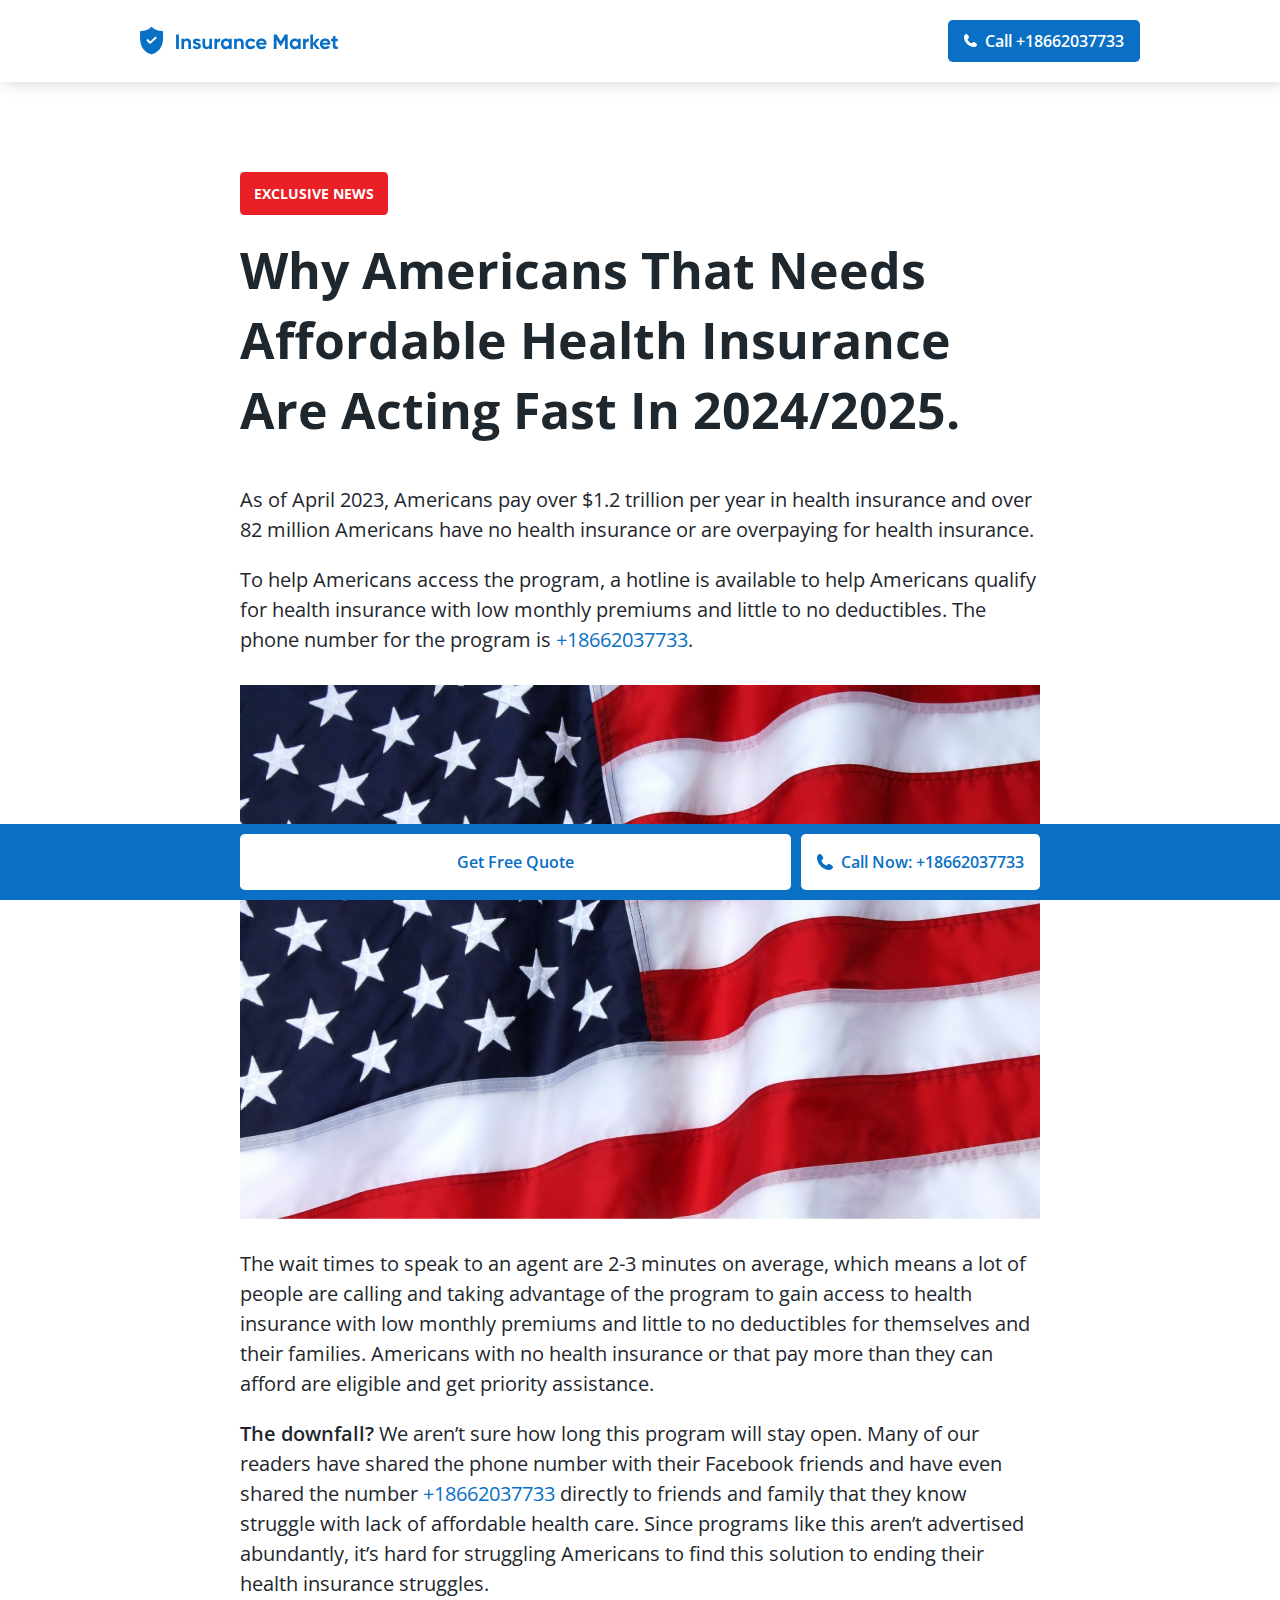
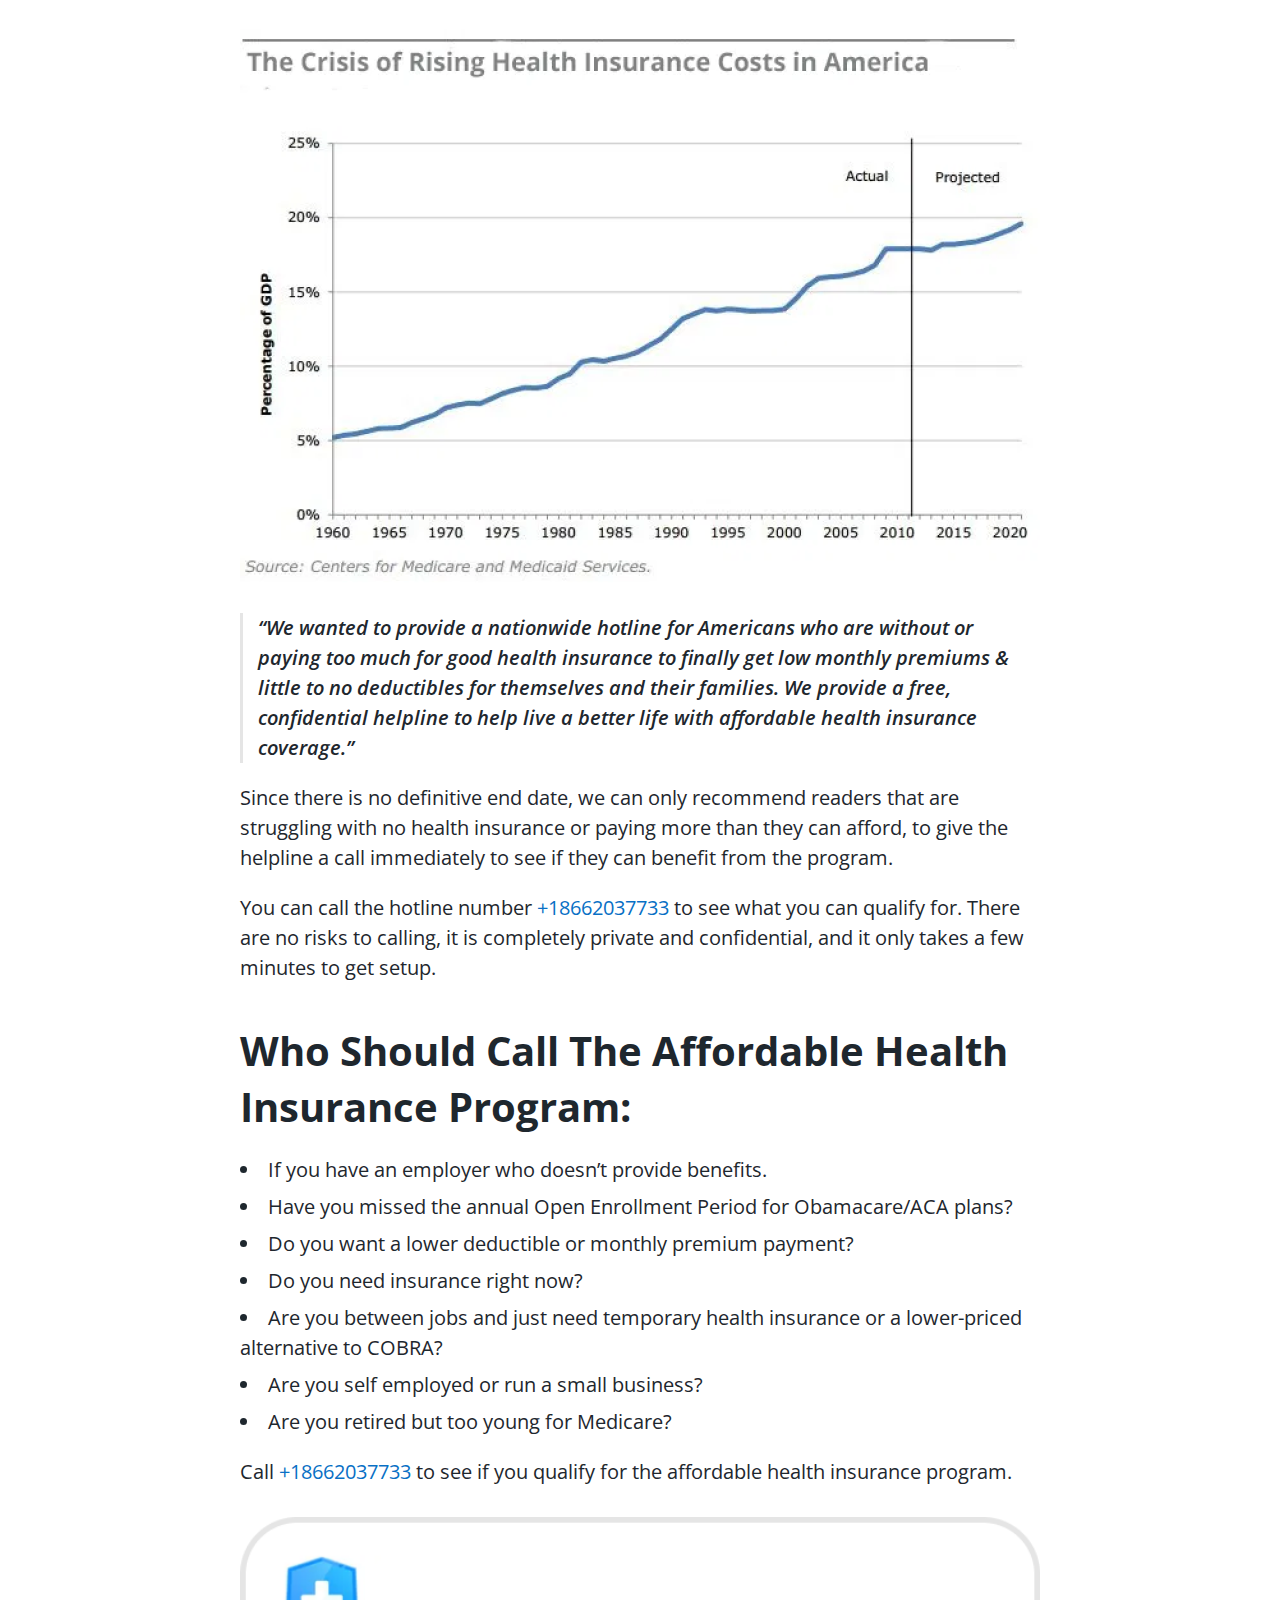
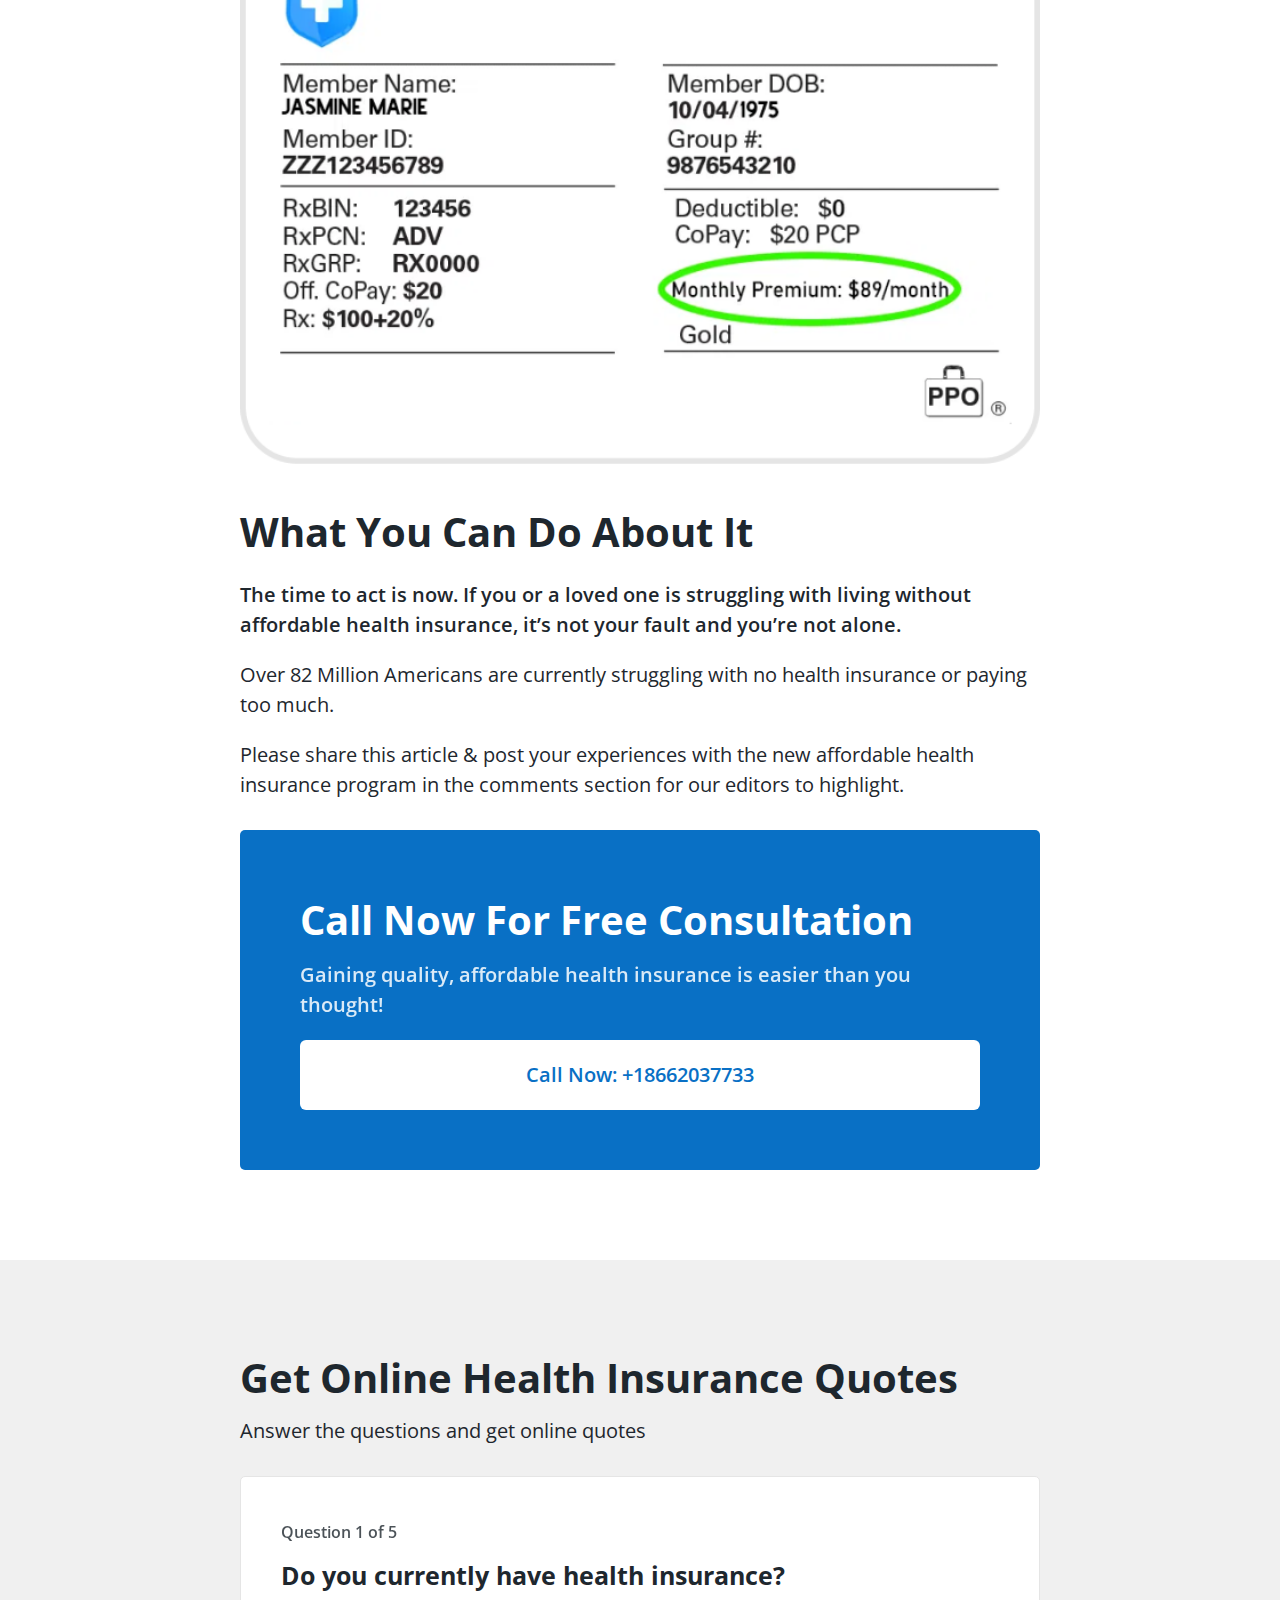
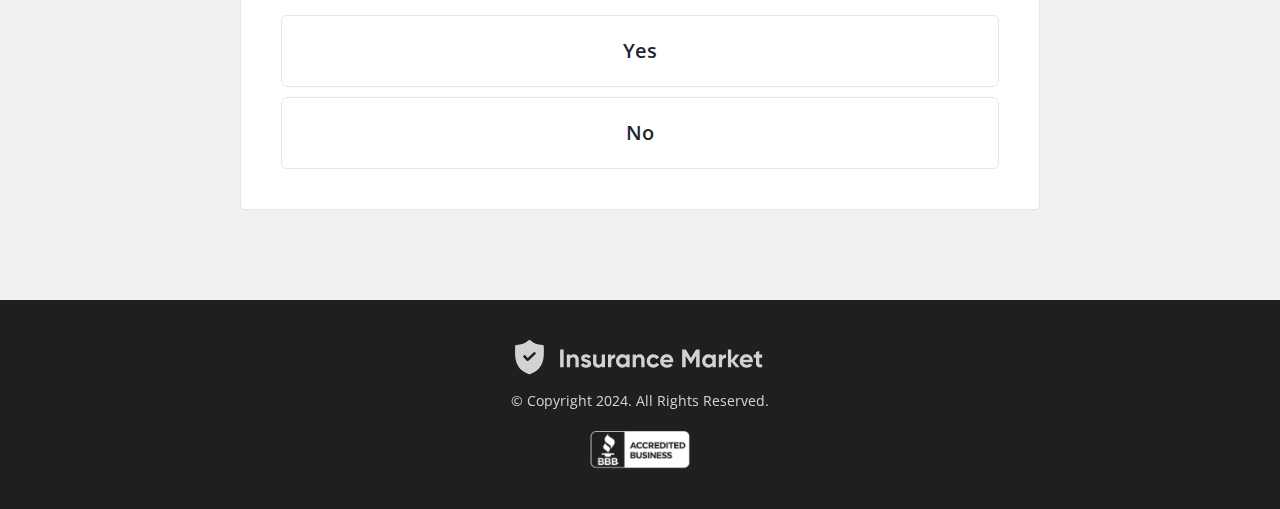
==== new-health-insurance-program-2020/index.html @ 533d74bc "Add files via upload" ====
<!DOCTYPE html>
<html lang="en">

<head>
    <meta charset="UTF-8">
    <meta name="viewport" content="width=device-width, initial-scale=1.0">
    <title>Affordable Health Insurance</title>
    <link rel="icon" href="../assets/images/favicon.ico" type="image/x-icon">
    <link rel="shortcut icon" href="../assets/images/favicon.ico" type="image/x-icon">
    <link rel="stylesheet" href="../assets/css/normalize.css">
    <link href="https://fonts.googleapis.com/css2?family=Open+Sans:ital,wght@0,400;0,600;0,700;1,600&display=swap" rel="stylesheet">
    <link rel="stylesheet" href="../assets/css/new-health-insurance-program-2020/main.css">
    <link rel="stylesheet" href="../assets/css/new-health-insurance-program-2020/mq.css">
</head>

<body>
    <header>
        <div class="box" style="max-width:1100px;">
            <svg viewBox="0 0 137 19" fill="none" xmlns="http://www.w3.org/2000/svg">
                <path class="shield" d="M15.7815 4.83269C15.7591 4.33876 15.7591 3.86728 15.7591 3.39579C15.7591 3.01412 15.4672 2.72225 15.0855 2.72225C12.2791 2.72225 10.1462 1.91399 8.37251 0.185225C8.10309 -0.0617417 7.69896 -0.0617417 7.42955 0.185225C5.65587 1.91399 3.52298 2.72225 0.716539 2.72225C0.334864 2.72225 0.0429937 3.01412 0.0429937 3.39579C0.0429937 3.86728 0.0429937 4.33876 0.0205421 4.83269C-0.069264 9.54751 -0.203973 16.0135 7.67651 18.7302L7.90103 18.7751L8.12554 18.7302C15.9836 16.0135 15.8713 9.56996 15.7815 4.83269ZM7.36219 11.3661C7.22748 11.4783 7.07032 11.5457 6.89071 11.5457H6.86826C6.68864 11.5457 6.50903 11.4559 6.39677 11.3212L4.30878 9.00867L5.3191 8.11061L6.95806 9.92919L10.5952 6.47165L11.5157 7.45952L7.36219 11.3661Z" fill="#0970C5"/>
                <path class="brand-name" d="M24.7113 5.2H26.6433V15H24.7113V5.2ZM32.2654 7.804C33.0307 7.804 33.6607 8.06067 34.1554 8.574C34.6594 9.08733 34.9114 9.79667 34.9114 10.702V15H33.1054V10.926C33.1054 10.4593 32.9794 10.1047 32.7274 9.862C32.4754 9.61 32.1394 9.484 31.7194 9.484C31.2527 9.484 30.8794 9.62867 30.5994 9.918C30.3194 10.2073 30.1794 10.6413 30.1794 11.22V15H28.3734V8H30.1794V8.784C30.618 8.13067 31.3134 7.804 32.2654 7.804ZM38.1194 9.988C38.1194 10.1747 38.2408 10.3287 38.4834 10.45C38.7354 10.562 39.0388 10.6647 39.3934 10.758C39.7481 10.842 40.1028 10.954 40.4574 11.094C40.8121 11.2247 41.1108 11.4487 41.3534 11.766C41.6054 12.0833 41.7314 12.48 41.7314 12.956C41.7314 13.6747 41.4608 14.23 40.9194 14.622C40.3874 15.0047 39.7201 15.196 38.9174 15.196C37.4801 15.196 36.5001 14.6407 35.9774 13.53L37.5454 12.648C37.7508 13.2547 38.2081 13.558 38.9174 13.558C39.5614 13.558 39.8834 13.3573 39.8834 12.956C39.8834 12.7693 39.7574 12.62 39.5054 12.508C39.2628 12.3867 38.9641 12.2793 38.6094 12.186C38.2548 12.0927 37.9001 11.976 37.5454 11.836C37.1908 11.696 36.8874 11.4767 36.6354 11.178C36.3928 10.87 36.2714 10.4873 36.2714 10.03C36.2714 9.33933 36.5234 8.798 37.0274 8.406C37.5408 8.00467 38.1754 7.804 38.9314 7.804C39.5008 7.804 40.0188 7.93467 40.4854 8.196C40.9521 8.448 41.3208 8.812 41.5914 9.288L40.0514 10.128C39.8274 9.652 39.4541 9.414 38.9314 9.414C38.6981 9.414 38.5021 9.46533 38.3434 9.568C38.1941 9.67067 38.1194 9.81067 38.1194 9.988ZM47.5129 8H49.3189V15H47.5129V14.216C47.0742 14.8693 46.3789 15.196 45.4269 15.196C44.6616 15.196 44.0269 14.9393 43.5229 14.426C43.0282 13.9127 42.7809 13.2033 42.7809 12.298V8H44.5869V12.074C44.5869 12.5407 44.7129 12.9 44.9649 13.152C45.2169 13.3947 45.5529 13.516 45.9729 13.516C46.4396 13.516 46.8129 13.3713 47.0929 13.082C47.3729 12.7927 47.5129 12.3587 47.5129 11.78V8ZM52.779 9.204C52.947 8.756 53.2223 8.42 53.605 8.196C53.997 7.972 54.431 7.86 54.907 7.86V9.876C54.3563 9.81067 53.8616 9.92267 53.423 10.212C52.9936 10.5013 52.779 10.982 52.779 11.654V15H50.973V8H52.779V9.204ZM61.0234 8H62.8294V15H61.0234V14.174C60.4821 14.8553 59.7214 15.196 58.7414 15.196C57.8081 15.196 57.0054 14.8413 56.3334 14.132C55.6708 13.4133 55.3394 12.536 55.3394 11.5C55.3394 10.464 55.6708 9.59133 56.3334 8.882C57.0054 8.16333 57.8081 7.804 58.7414 7.804C59.7214 7.804 60.4821 8.14467 61.0234 8.826V8ZM57.6914 12.928C58.0554 13.292 58.5174 13.474 59.0774 13.474C59.6374 13.474 60.0994 13.292 60.4634 12.928C60.8368 12.5547 61.0234 12.0787 61.0234 11.5C61.0234 10.9213 60.8368 10.45 60.4634 10.086C60.0994 9.71267 59.6374 9.526 59.0774 9.526C58.5174 9.526 58.0554 9.71267 57.6914 10.086C57.3274 10.45 57.1454 10.9213 57.1454 11.5C57.1454 12.0787 57.3274 12.5547 57.6914 12.928ZM68.3591 7.804C69.1244 7.804 69.7544 8.06067 70.2491 8.574C70.7531 9.08733 71.0051 9.79667 71.0051 10.702V15H69.1991V10.926C69.1991 10.4593 69.0731 10.1047 68.8211 9.862C68.5691 9.61 68.2331 9.484 67.8131 9.484C67.3464 9.484 66.9731 9.62867 66.6931 9.918C66.4131 10.2073 66.2731 10.6413 66.2731 11.22V15H64.4671V8H66.2731V8.784C66.7118 8.13067 67.4071 7.804 68.3591 7.804ZM75.8792 15.196C74.8245 15.196 73.9425 14.8413 73.2332 14.132C72.5332 13.4227 72.1832 12.5453 72.1832 11.5C72.1832 10.4547 72.5332 9.57733 73.2332 8.868C73.9425 8.15867 74.8245 7.804 75.8792 7.804C76.5605 7.804 77.1812 7.96733 77.7412 8.294C78.3012 8.62067 78.7259 9.05933 79.0152 9.61L77.4612 10.52C77.3212 10.2307 77.1065 10.002 76.8172 9.834C76.5372 9.666 76.2199 9.582 75.8652 9.582C75.3239 9.582 74.8759 9.764 74.5212 10.128C74.1665 10.4827 73.9892 10.94 73.9892 11.5C73.9892 12.0507 74.1665 12.508 74.5212 12.872C74.8759 13.2267 75.3239 13.404 75.8652 13.404C76.2292 13.404 76.5512 13.3247 76.8312 13.166C77.1205 12.998 77.3352 12.7693 77.4752 12.48L79.0432 13.376C78.7352 13.9267 78.3012 14.37 77.7412 14.706C77.1812 15.0327 76.5605 15.196 75.8792 15.196ZM81.415 12.242C81.6577 13.1193 82.3157 13.558 83.389 13.558C84.0797 13.558 84.6023 13.3247 84.957 12.858L86.413 13.698C85.7223 14.6967 84.705 15.196 83.361 15.196C82.2037 15.196 81.275 14.846 80.575 14.146C79.875 13.446 79.525 12.564 79.525 11.5C79.525 10.4453 79.8703 9.568 80.561 8.868C81.2517 8.15867 82.1383 7.804 83.221 7.804C84.2477 7.804 85.0923 8.15867 85.755 8.868C86.427 9.57733 86.763 10.4547 86.763 11.5C86.763 11.7333 86.7397 11.9807 86.693 12.242H81.415ZM81.387 10.842H84.957C84.8543 10.366 84.6397 10.0113 84.313 9.778C83.9957 9.54467 83.6317 9.428 83.221 9.428C82.7357 9.428 82.3343 9.554 82.017 9.806C81.6997 10.0487 81.4897 10.394 81.387 10.842ZM101.198 5.2V15H99.2798V8.644L96.5218 13.194H96.2978L93.5398 8.658V15H91.6078V5.2H93.5958L96.4098 9.834L99.2098 5.2H101.198ZM108.26 8H110.066V15H108.26V14.174C107.718 14.8553 106.958 15.196 105.978 15.196C105.044 15.196 104.242 14.8413 103.57 14.132C102.907 13.4133 102.576 12.536 102.576 11.5C102.576 10.464 102.907 9.59133 103.57 8.882C104.242 8.16333 105.044 7.804 105.978 7.804C106.958 7.804 107.718 8.14467 108.26 8.826V8ZM104.928 12.928C105.292 13.292 105.754 13.474 106.314 13.474C106.874 13.474 107.336 13.292 107.7 12.928C108.073 12.5547 108.26 12.0787 108.26 11.5C108.26 10.9213 108.073 10.45 107.7 10.086C107.336 9.71267 106.874 9.526 106.314 9.526C105.754 9.526 105.292 9.71267 104.928 10.086C104.564 10.45 104.382 10.9213 104.382 11.5C104.382 12.0787 104.564 12.5547 104.928 12.928ZM113.509 9.204C113.677 8.756 113.953 8.42 114.335 8.196C114.727 7.972 115.161 7.86 115.637 7.86V9.876C115.087 9.81067 114.592 9.92267 114.153 10.212C113.724 10.5013 113.509 10.982 113.509 11.654V15H111.703V8H113.509V9.204ZM123.148 15H121.048L118.5 11.822V15H116.694V5.2H118.5V11.08L120.908 8H123.064L120.25 11.458L123.148 15ZM125.069 12.242C125.312 13.1193 125.97 13.558 127.043 13.558C127.734 13.558 128.257 13.3247 128.611 12.858L130.067 13.698C129.377 14.6967 128.359 15.196 127.015 15.196C125.858 15.196 124.929 14.846 124.229 14.146C123.529 13.446 123.179 12.564 123.179 11.5C123.179 10.4453 123.525 9.568 124.215 8.868C124.906 8.15867 125.793 7.804 126.875 7.804C127.902 7.804 128.747 8.15867 129.409 8.868C130.081 9.57733 130.417 10.4547 130.417 11.5C130.417 11.7333 130.394 11.9807 130.347 12.242H125.069ZM125.041 10.842H128.611C128.509 10.366 128.294 10.0113 127.967 9.778C127.65 9.54467 127.286 9.428 126.875 9.428C126.39 9.428 125.989 9.554 125.671 9.806C125.354 10.0487 125.144 10.394 125.041 10.842ZM135.477 9.736H133.895V12.648C133.895 12.8907 133.956 13.068 134.077 13.18C134.198 13.292 134.376 13.3573 134.609 13.376C134.842 13.3853 135.132 13.3807 135.477 13.362V15C134.236 15.14 133.358 15.0233 132.845 14.65C132.341 14.2767 132.089 13.6093 132.089 12.648V9.736H130.871V8H132.089V6.586L133.895 6.04V8H135.477V9.736Z" fill="#0970C5"/>
            </svg>
            <a class="micro phone" href="tel:+18662037733">Call Now</a>
            <a class="medium phone" href="tel:+18662037733">Call +18662037733</a>
        </div>
    </header>
    <section id="main">
        <div class="box">
            <p class="lable">Exclusive news</p>
            <h1>Why Americans That Needs Affordable Health Insurance Are Acting Fast In 2024/2025.</h1>
            <p>As of April 2023, Americans pay over $1.2 trillion per year in health insurance and over 82 million Americans have no health insurance or are overpaying for health insurance.</p>
            <p>To help Americans access the program, a hotline is available to help Americans qualify for health insurance with low monthly premiums and little to no deductibles. The phone number for the program is <a class="nowrap phone" href="tel:+18662037733">+18662037733</a>.</p>
            <img src="../assets/images/flag.png" alt="">
            <p>The wait times to speak to an agent are 2-3 minutes on average, which means a lot of people are calling and taking advantage of the program to gain access to health insurance with low monthly premiums and little to no deductibles for themselves
                and their families. Americans with no health insurance or that pay more than they can afford are eligible and get priority assistance.</p>
            <p><b>The downfall?</b> We aren’t sure how long this program will stay open. Many of our readers have shared the phone number with their Facebook friends and have even shared the number <a class="nowrap phone" href="tel:+18662037733">+18662037733</a>                directly to friends and family that they know struggle with lack of affordable health care. Since programs like this aren’t advertised abundantly, it’s hard for struggling Americans to find this solution to ending their health insurance
                struggles.</p>
            <img src="../assets/images/stat.png" alt="">
            <blockquote>“We wanted to provide a nationwide hotline for Americans who are without or paying too much for good health insurance to finally get low monthly premiums & little to no deductibles for themselves and their families. We provide a free, confidential
                helpline to help live a better life with affordable health insurance coverage.”</blockquote>
            <p>Since there is no definitive end date, we can only recommend readers that are struggling with no health insurance or paying more than they can afford, to give the helpline a call immediately to see if they can benefit from the program.</p>
            <p>You can call the hotline number <a class="nowrap phone" href="tel:+18662037733">+18662037733</a> to see what you can qualify for. There are no risks to calling, it is completely private and confidential, and it only takes a few minutes to
                get setup.</p>
            <h2>Who Should Call the Affordable Health Insurance Program:</h2>
            <ul>
                <li>If you have an employer who doesn’t provide benefits.</li>
                <li>Have you missed the annual Open Enrollment Period for Obamacare/ACA plans?</li>
                <li>Do you want a lower deductible or monthly premium payment?</li>
                <li>Do you need insurance right now?</li>
                <li>Are you between jobs and just need temporary health insurance or a lower-priced alternative to COBRA?</li>
                <li>Are you self employed or run a small business?</li>
                <li>Are you retired but too young for Medicare?</li>
            </ul>
            <p>Call <a class="nowrap phone" href="tel:+18662037733">+18662037733</a> to see if you qualify for the affordable health insurance program.</p>
            <img src="../assets/images/card.png" alt="">
            <h2>What You Can Do About It</h2>
            <p><b>The time to act is now. If you or a loved one is struggling with living without affordable health insurance, it’s not your fault and you’re not alone.</b></p>
            <p>Over 82 Million Americans are currently struggling with no health insurance or paying too much.</p>
            <p>Please share this article & post your experiences with the new affordable health insurance program in the comments section for our editors to highlight.</p>
            <div class="cta">
                <p class="header">Call Now For Free Consultation</p>
                <p class="description">Gaining quality, affordable health insurance is easier than you thought!</p>
                <a class="phone" href="tel:+18662037733">Call Now: +18662037733</a>
            </div>
        </div>
    </section>
    <section id="quiz">
        <div class="box">
            <h2>Get Online Health Insurance Quotes</h2>
            <p class="description">Answer the questions and get online quotes</p>
            <form>
                <div class="wrapper">
                    <div class="counter" data-question="1">
                        <button type="button" class="back"></button>
                        <p>Question 1 of 5</p>
                    </div>
                    <div class="question-box" data-question="1">
                        <p class="question">Do you currently have health insurance?</p>
                        <div class="answers">
                            <label>
                                <input type="radio" name="1" value="Yes">
                                <span>Yes</span>
                            </label>
                            <label>
                                <input type="radio" name="1" value="No">
                                <span>No</span>
                            </label>
                        </div>
                    </div>
                    <div class="question-box" data-question="2" style="display:none;">
                        <p class="question">Do you use tobacco products?</p>
                        <div class="answers">
                            <label>
                                <input type="radio" name="2" value="Yes">
                                <span>Yes</span>
                            </label>
                            <label>
                                <input type="radio" name="2" value="No">
                                <span>No</span>
                            </label>
                        </div>
                    </div>
                    <div class="question-box" data-question="3" style="display:none;">
                        <p class="question">What is your gender?</p>
                        <div class="answers">
                            <label>
                                <input type="radio" name="3" value="Male">
                                <span>Male</span>
                            </label>
                            <label>
                                <input type="radio" name="3" value="Female">
                                <span>Female</span>
                            </label>
                        </div>
                    </div>
                    <div class="question-box" data-question="4" style="display:none;">
                        <p class="question">How old are you?</p>
                        <div class="answers">
                            <label>
                                <input type="radio" name="4" value="18 - 24">
                                <span>18 - 24</span>
                            </label>
                            <label>
                                <input type="radio" name="4" value="25 - 34">
                                <span>25 - 34</span>
                            </label>
                            <label>
                                <input type="radio" name="4" value="35 - 44">
                                <span>35 - 44</span>
                            </label>
                            <label>
                                <input type="radio" name="4" value="35 - 44">
                                <span>45 - 54</span>
                            </label>
                            <label>
                                <input type="radio" name="4" value="35 - 44">
                                <span>55+</span>
                            </label>
                        </div>
                    </div>
                    <div class="question-box" data-question="5" style="display:none;">
                        <p class="question">What is your total household income?</p>
                        <div class="answers">
                            <label>
                                <input type="radio" name="5" value="$47,001+">
                                <span>$47,001+</span>
                            </label>
                            <label>
                                <input type="radio" name="5" value="$30,001 - $47,000">
                                <span>$30,001 - $47,000</span>
                            </label>
                            <label>
                                <input type="radio" name="5" value="$16,001 - $30,000">
                                <span>$16,001 - $30,000</span>
                            </label>
                            <label>
                                <input type="radio" name="5" value="$0 - $16,000">
                                <span>$0 - $16,000</span>
                            </label>
                        </div>
                    </div>
                    <div class="question-box final-step" data-question="6" style="display:none;">
                        <p class="question">Fill this form and get your FREE quotes</p>
                        <input type="number" name="zip" placeholder="Your ZIP" required>
                        <input type="text" name="name" placeholder="Your name" required>
                        <input type="tel" name="phone" placeholder="Your phone" required>
                        <button type="submit">Get Free Quotes</button>
                    </div>
                </div>
                <div class="loader">
                    <div class="loader-box">
                        <p class="search">Searching plans...</p>
                        <div class="lds-dual-ring"></div>
                    </div>
                </div>
                <div class="result-send">
                    <p class="form-success" style="display: block;">Your form has been sent. A specialist will contact you soon.</p>
                    <p class="form-error"><span class="form-error-message"></span>Your form has not been sent. Please, correct errors and submit form again or call the toll-free number <a class="phone" href="tel:+18662037733">+18662037733</a>.</p>
                </div>
            </form>
        </div>
    </section>
    <footer>
        <div class="box">
            <svg viewBox="0 0 137 19" fill="none" xmlns="http://www.w3.org/2000/svg">
                <path class="shield" d="M15.7815 4.83269C15.7591 4.33876 15.7591 3.86728 15.7591 3.39579C15.7591 3.01412 15.4672 2.72225 15.0855 2.72225C12.2791 2.72225 10.1462 1.91399 8.37251 0.185225C8.10309 -0.0617417 7.69896 -0.0617417 7.42955 0.185225C5.65587 1.91399 3.52298 2.72225 0.716539 2.72225C0.334864 2.72225 0.0429937 3.01412 0.0429937 3.39579C0.0429937 3.86728 0.0429937 4.33876 0.0205421 4.83269C-0.069264 9.54751 -0.203973 16.0135 7.67651 18.7302L7.90103 18.7751L8.12554 18.7302C15.9836 16.0135 15.8713 9.56996 15.7815 4.83269ZM7.36219 11.3661C7.22748 11.4783 7.07032 11.5457 6.89071 11.5457H6.86826C6.68864 11.5457 6.50903 11.4559 6.39677 11.3212L4.30878 9.00867L5.3191 8.11061L6.95806 9.92919L10.5952 6.47165L11.5157 7.45952L7.36219 11.3661Z" fill="#ffffff" fill-opacity=".8"/>
                <path class="brand-name" d="M24.7113 5.2H26.6433V15H24.7113V5.2ZM32.2654 7.804C33.0307 7.804 33.6607 8.06067 34.1554 8.574C34.6594 9.08733 34.9114 9.79667 34.9114 10.702V15H33.1054V10.926C33.1054 10.4593 32.9794 10.1047 32.7274 9.862C32.4754 9.61 32.1394 9.484 31.7194 9.484C31.2527 9.484 30.8794 9.62867 30.5994 9.918C30.3194 10.2073 30.1794 10.6413 30.1794 11.22V15H28.3734V8H30.1794V8.784C30.618 8.13067 31.3134 7.804 32.2654 7.804ZM38.1194 9.988C38.1194 10.1747 38.2408 10.3287 38.4834 10.45C38.7354 10.562 39.0388 10.6647 39.3934 10.758C39.7481 10.842 40.1028 10.954 40.4574 11.094C40.8121 11.2247 41.1108 11.4487 41.3534 11.766C41.6054 12.0833 41.7314 12.48 41.7314 12.956C41.7314 13.6747 41.4608 14.23 40.9194 14.622C40.3874 15.0047 39.7201 15.196 38.9174 15.196C37.4801 15.196 36.5001 14.6407 35.9774 13.53L37.5454 12.648C37.7508 13.2547 38.2081 13.558 38.9174 13.558C39.5614 13.558 39.8834 13.3573 39.8834 12.956C39.8834 12.7693 39.7574 12.62 39.5054 12.508C39.2628 12.3867 38.9641 12.2793 38.6094 12.186C38.2548 12.0927 37.9001 11.976 37.5454 11.836C37.1908 11.696 36.8874 11.4767 36.6354 11.178C36.3928 10.87 36.2714 10.4873 36.2714 10.03C36.2714 9.33933 36.5234 8.798 37.0274 8.406C37.5408 8.00467 38.1754 7.804 38.9314 7.804C39.5008 7.804 40.0188 7.93467 40.4854 8.196C40.9521 8.448 41.3208 8.812 41.5914 9.288L40.0514 10.128C39.8274 9.652 39.4541 9.414 38.9314 9.414C38.6981 9.414 38.5021 9.46533 38.3434 9.568C38.1941 9.67067 38.1194 9.81067 38.1194 9.988ZM47.5129 8H49.3189V15H47.5129V14.216C47.0742 14.8693 46.3789 15.196 45.4269 15.196C44.6616 15.196 44.0269 14.9393 43.5229 14.426C43.0282 13.9127 42.7809 13.2033 42.7809 12.298V8H44.5869V12.074C44.5869 12.5407 44.7129 12.9 44.9649 13.152C45.2169 13.3947 45.5529 13.516 45.9729 13.516C46.4396 13.516 46.8129 13.3713 47.0929 13.082C47.3729 12.7927 47.5129 12.3587 47.5129 11.78V8ZM52.779 9.204C52.947 8.756 53.2223 8.42 53.605 8.196C53.997 7.972 54.431 7.86 54.907 7.86V9.876C54.3563 9.81067 53.8616 9.92267 53.423 10.212C52.9936 10.5013 52.779 10.982 52.779 11.654V15H50.973V8H52.779V9.204ZM61.0234 8H62.8294V15H61.0234V14.174C60.4821 14.8553 59.7214 15.196 58.7414 15.196C57.8081 15.196 57.0054 14.8413 56.3334 14.132C55.6708 13.4133 55.3394 12.536 55.3394 11.5C55.3394 10.464 55.6708 9.59133 56.3334 8.882C57.0054 8.16333 57.8081 7.804 58.7414 7.804C59.7214 7.804 60.4821 8.14467 61.0234 8.826V8ZM57.6914 12.928C58.0554 13.292 58.5174 13.474 59.0774 13.474C59.6374 13.474 60.0994 13.292 60.4634 12.928C60.8368 12.5547 61.0234 12.0787 61.0234 11.5C61.0234 10.9213 60.8368 10.45 60.4634 10.086C60.0994 9.71267 59.6374 9.526 59.0774 9.526C58.5174 9.526 58.0554 9.71267 57.6914 10.086C57.3274 10.45 57.1454 10.9213 57.1454 11.5C57.1454 12.0787 57.3274 12.5547 57.6914 12.928ZM68.3591 7.804C69.1244 7.804 69.7544 8.06067 70.2491 8.574C70.7531 9.08733 71.0051 9.79667 71.0051 10.702V15H69.1991V10.926C69.1991 10.4593 69.0731 10.1047 68.8211 9.862C68.5691 9.61 68.2331 9.484 67.8131 9.484C67.3464 9.484 66.9731 9.62867 66.6931 9.918C66.4131 10.2073 66.2731 10.6413 66.2731 11.22V15H64.4671V8H66.2731V8.784C66.7118 8.13067 67.4071 7.804 68.3591 7.804ZM75.8792 15.196C74.8245 15.196 73.9425 14.8413 73.2332 14.132C72.5332 13.4227 72.1832 12.5453 72.1832 11.5C72.1832 10.4547 72.5332 9.57733 73.2332 8.868C73.9425 8.15867 74.8245 7.804 75.8792 7.804C76.5605 7.804 77.1812 7.96733 77.7412 8.294C78.3012 8.62067 78.7259 9.05933 79.0152 9.61L77.4612 10.52C77.3212 10.2307 77.1065 10.002 76.8172 9.834C76.5372 9.666 76.2199 9.582 75.8652 9.582C75.3239 9.582 74.8759 9.764 74.5212 10.128C74.1665 10.4827 73.9892 10.94 73.9892 11.5C73.9892 12.0507 74.1665 12.508 74.5212 12.872C74.8759 13.2267 75.3239 13.404 75.8652 13.404C76.2292 13.404 76.5512 13.3247 76.8312 13.166C77.1205 12.998 77.3352 12.7693 77.4752 12.48L79.0432 13.376C78.7352 13.9267 78.3012 14.37 77.7412 14.706C77.1812 15.0327 76.5605 15.196 75.8792 15.196ZM81.415 12.242C81.6577 13.1193 82.3157 13.558 83.389 13.558C84.0797 13.558 84.6023 13.3247 84.957 12.858L86.413 13.698C85.7223 14.6967 84.705 15.196 83.361 15.196C82.2037 15.196 81.275 14.846 80.575 14.146C79.875 13.446 79.525 12.564 79.525 11.5C79.525 10.4453 79.8703 9.568 80.561 8.868C81.2517 8.15867 82.1383 7.804 83.221 7.804C84.2477 7.804 85.0923 8.15867 85.755 8.868C86.427 9.57733 86.763 10.4547 86.763 11.5C86.763 11.7333 86.7397 11.9807 86.693 12.242H81.415ZM81.387 10.842H84.957C84.8543 10.366 84.6397 10.0113 84.313 9.778C83.9957 9.54467 83.6317 9.428 83.221 9.428C82.7357 9.428 82.3343 9.554 82.017 9.806C81.6997 10.0487 81.4897 10.394 81.387 10.842ZM101.198 5.2V15H99.2798V8.644L96.5218 13.194H96.2978L93.5398 8.658V15H91.6078V5.2H93.5958L96.4098 9.834L99.2098 5.2H101.198ZM108.26 8H110.066V15H108.26V14.174C107.718 14.8553 106.958 15.196 105.978 15.196C105.044 15.196 104.242 14.8413 103.57 14.132C102.907 13.4133 102.576 12.536 102.576 11.5C102.576 10.464 102.907 9.59133 103.57 8.882C104.242 8.16333 105.044 7.804 105.978 7.804C106.958 7.804 107.718 8.14467 108.26 8.826V8ZM104.928 12.928C105.292 13.292 105.754 13.474 106.314 13.474C106.874 13.474 107.336 13.292 107.7 12.928C108.073 12.5547 108.26 12.0787 108.26 11.5C108.26 10.9213 108.073 10.45 107.7 10.086C107.336 9.71267 106.874 9.526 106.314 9.526C105.754 9.526 105.292 9.71267 104.928 10.086C104.564 10.45 104.382 10.9213 104.382 11.5C104.382 12.0787 104.564 12.5547 104.928 12.928ZM113.509 9.204C113.677 8.756 113.953 8.42 114.335 8.196C114.727 7.972 115.161 7.86 115.637 7.86V9.876C115.087 9.81067 114.592 9.92267 114.153 10.212C113.724 10.5013 113.509 10.982 113.509 11.654V15H111.703V8H113.509V9.204ZM123.148 15H121.048L118.5 11.822V15H116.694V5.2H118.5V11.08L120.908 8H123.064L120.25 11.458L123.148 15ZM125.069 12.242C125.312 13.1193 125.97 13.558 127.043 13.558C127.734 13.558 128.257 13.3247 128.611 12.858L130.067 13.698C129.377 14.6967 128.359 15.196 127.015 15.196C125.858 15.196 124.929 14.846 124.229 14.146C123.529 13.446 123.179 12.564 123.179 11.5C123.179 10.4453 123.525 9.568 124.215 8.868C124.906 8.15867 125.793 7.804 126.875 7.804C127.902 7.804 128.747 8.15867 129.409 8.868C130.081 9.57733 130.417 10.4547 130.417 11.5C130.417 11.7333 130.394 11.9807 130.347 12.242H125.069ZM125.041 10.842H128.611C128.509 10.366 128.294 10.0113 127.967 9.778C127.65 9.54467 127.286 9.428 126.875 9.428C126.39 9.428 125.989 9.554 125.671 9.806C125.354 10.0487 125.144 10.394 125.041 10.842ZM135.477 9.736H133.895V12.648C133.895 12.8907 133.956 13.068 134.077 13.18C134.198 13.292 134.376 13.3573 134.609 13.376C134.842 13.3853 135.132 13.3807 135.477 13.362V15C134.236 15.14 133.358 15.0233 132.845 14.65C132.341 14.2767 132.089 13.6093 132.089 12.648V9.736H130.871V8H132.089V6.586L133.895 6.04V8H135.477V9.736Z" fill="#ffffff" fill-opacity=".8"/>
            </svg>
            <div id="legal"></div>
            <p>© Copyright 2024. All Rights Reserved.</p>
            <img src="../assets/images/credit.png" alt="Accredited Business">
        </div>
    </footer>
    <section id="float-cta">
        <div class="box">
            <button type="button" data-smooth-scroll="#quiz">Get Free Quote</button>
            <a class="phone" href="tel:+18662037733">
                <span class="mini">Call Now</span>
                <span class="medium">Call Now: +18662037733</span>
            </a>
        </div>
    </section>
    <script>
        ! function(f, b, e, v, n, t, s) {
            if (f.fbq) return;
            n = f.fbq = function() {
                n.callMethod ?
                    n.callMethod.apply(n, arguments) : n.queue.push(arguments)
            };
            if (!f._fbq) f._fbq = n;
            n.push = n;
            n.loaded = !0;
            n.version = '2.0';
            n.queue = [];
            t = b.createElement(e);
            t.async = !0;
            t.src = v;
            s = b.getElementsByTagName(e)[0];
            s.parentNode.insertBefore(t, s)
        }(window, document, 'script',
            'https://connect.facebook.net/en_US/fbevents.js');
        fbq('init', '285358138801736');
        fbq('track', 'PageView');
    </script>
    <noscript><img height="1" width="1" style="display:none" src="https://www.facebook.com/tr?id=285358138801736&ev=PageView&noscript=1"
    /></noscript>
    <script defer src="../assets/js/jquery.min.js"></script>
    <script defer src="../assets/js/jquery.maskedinput.min.js"></script>
    <!-- Marketcall Widget -->
    <script>
        (function(w, d, s, l, i) {
            w[l] = w[l] || [];
            w[l].push({
                'marketcall.start': new Date().getTime(),
                event: 'marketcall.js'
            });
            var f = d.getElementsByTagName(s)[0],
                j = d.createElement(s),
                dl = l != 'mcLayer' ? '&l=' + l : '';
            j.async = true;
            j.src = 'https://marketcall.ru/js/marketcall.js?id=' + i + dl;
            f.parentNode.insertBefore(j, f);
        })(window, document, 'script', 'mcLayer', '3170');
    </script>
    <script defer src="../assets/js/main.js"></script>
    <script>
        function showHideControls() {
            var current = $(window).scrollTop() + $(window).height();
            var targetPosition = $(".cta").position().top;
            var controlsElem = $("#float-cta");
            var controlsElemDisplay = controlsElem.css("display");
            if (current + 300 > targetPosition) {
                if (controlsElemDisplay === "block") {
                    controlsElem.fadeOut(300);
                }
            } else {
                if (controlsElemDisplay !== "block") {
                    controlsElem.fadeIn(300);
                }
            }
        }
        document.addEventListener("DOMContentLoaded", function() {
            $(document).on("scroll", showHideControls);
        });
    </script>
</body>

</html>
---- assets/css/new-health-insurance-program-2020/main.css ----
* {
    padding: 0;
    margin: 0;
    box-sizing: border-box;
}

@-ms-viewport {
    width: device-width;
}

@viewport {
    width: device-width;
}

.fullscreen {
    min-height: 100vh;
    min-height: calc(var(--vh, 1vh) * 100);
}

a,
input,
button,
label,
select {
    border: none;
    text-decoration: none;
    display: block;
    -webkit-tap-highlight-color: rgba(0, 0, 0, 0);
    background-color: transparent;
    outline: none;
    cursor: pointer;
    color: inherit;
    box-shadow: none;
}

a:focus,
a:hover,
a:active,
a:visited,
input:focus,
input:hover,
input:active,
input:visited,
button:focus,
button:hover,
button:active,
button:visited,
label:focus,
label:hover,
label:active,
label:visited,
select:focus,
select:hover,
select:active,
select:visited {
    color: inherit;
}

a,
button {
    cursor: pointer;
}

button {
    user-select: none;
}

img,
video,
svg {
    width: 100%;
    max-width: 100%;
    display: block;
    flex: 0 0 auto;
}

video {
    cursor: pointer;
    outline: none;
}

.nowrap {
    white-space: pre;
}

.box {
    width: 100%;
    padding: 0 15px;
    border: none;
    box-shadow: none;
    margin: 0 auto;
    max-width: 900px;
}

header,
section,
footer {
    width: 100%;
    border: none;
    box-shadow: none;
}

html {
    font-family: "Open Sans", sans-serif;
    font-size: 16px;
    line-height: 1.5;
    font-weight: 400;
    color: #1e272e;
    background-color: #fff;
    text-align: left;
}

header {
    padding: 1rem 0;
    background-color: #fff;
    position: sticky;
    top: 0;
    box-shadow: 4px 0px 15px rgba(0, 0, 0, 0.20);
}

header .box {
    display: flex;
    flex-direction: row;
    align-items: center;
    justify-content: space-between;
}

header .box svg {
    width: 130px;
}

header .box a {
    padding: .8em 1em;
    font-size: 14px;
    background-color: #0970C5;
    font-weight: 600;
    color: #fff;
    border-radius: .3em;
    display: flex;
    line-height: 1;
    align-items: center;
}

header .box a:before {
    content: "";
    width: .8em;
    height: .8em;
    background-image: url(../../images/phone.svg);
    background-position: center;
    background-repeat: no-repeat;
    display: block;
    margin-right: .5em;
}

header .box a.medium {
    display: none;
}

#main {
    padding: 40px 0 50px;
}

#main .lable {
    padding: .8em 1em;
    font-size: 14px;
    background-color: #EA2027;
    font-weight: 700;
    color: #fff;
    border-radius: .3em;
    width: auto;
    display: inline-block;
    text-transform: uppercase;
}

#main h1 {
    font-weight: 700;
    padding: 0;
    margin: 0;
    font-size: 30px;
    line-height: 1.4;
    text-align: left;
    text-transform: capitalize;
    margin: 0 0 40px;
}

h2 {
    font-weight: 700;
    padding: 0;
    font-size: 24px;
    line-height: 1.4;
    text-align: left;
    text-transform: capitalize;
    margin: 40px 0 20px;
}

#main .box>ul {
    margin: 20px 0;
    list-style-position: inside;
}

#main ul li {
    margin-top: 7px;
}

#main ul li:first-child {
    margin: 0;
}

#main blockquote {
    padding-left: 15px;
    border-left: 3px solid #e5e5e5;
    font-style: italic;
    font-weight: 600;
}

#main b {
    font-weight: 600;
}

#main .box>p {
    margin: 20px 0;
}

#main .box>img {
    margin: 30px 0;
}

#main p a {
    display: inline;
    color: #0970C5;
}

#main .cta {
    margin-top: 30px;
    padding: 30px;
    background-color: #0970C5;
    color: #fff;
    border-radius: 5px;
}

#main .cta .header {
    font-size: 22px;
    font-weight: 700;
    margin-bottom: 10px;
}

#main .cta .description {
    font-weight: 600;
    opacity: .85;
    margin-bottom: 20px;
}

#main .cta a {
    width: 100%;
    padding: 1em 1.2em;
    color: #0970C5;
    font-weight: 600;
    background-color: #fff;
    text-align: center;
    border-radius: .3em;
}

/* quiz */

#quiz {
    padding: 50px 0;
    background-color: #f0f0f0;
}

#quiz h2 {
    margin: 0 0 10px;
}

#quiz form {
    margin-top: 20px;
    padding: 20px;
    background-color: #fff;
    border-radius: 5px;
    border: 1px solid #e5e5e5;
}

#quiz .counter {
    display: flex;
    align-items: center;
    height: 30px;
}

#quiz .counter button {
    width: 30px;
    height: 30px;
    background-image: url(../../images/back.svg);
    background-position: center;
    background-repeat: no-repeat;
    opacity: .7;
    background-size: 11px;
}

#quiz .counter[data-question="1"] button {
    display: none;
}

#quiz .counter p {
    font-size: 14px;
    font-weight: 600;
    opacity: .8;
}

#quiz .question-box {
    margin-top: 10px;
}

#quiz .question {
    font-size: 20px;
    font-weight: 700;
}

#quiz .answers {
    margin-top: 20px;
    width: 100%;
    display: grid;
    grid-gap: 10px;
}

#quiz .answers label {
    width: 100%;
}

#quiz .answers input[type=radio] {
    display: none;
}

#quiz .answers label span {
    width: 100%;
    padding: 1em 1.2em;
    border-radius: .3em;
    border: 1px solid #e5e5e5;
    font-weight: 600;
    text-align: center;
    display: block;
    transition: .3s;
}

#quiz .answers input[type=radio]:checked+span {
    border: 1px solid #0970C5;
    background-color: #0970C5;
    color: #fff;
}

#quiz .final-step .question {
    margin-bottom: 20px;
}

#quiz .final-step input {
    padding: 1em 1.2em;
    width: 100%;
    color: #1e272e;
    margin-top: 10px;
    border-radius: .3em;
    display: block;
    border: 1px solid #e5e5e5;
}

#quiz .final-step input::placeholder {
    color: #666;
}

#quiz .final-step input:-webkit-autofill {
    -webkit-box-shadow: inset 0 0 0 50px #fff !important;
    /* Цвет фона */
    -webkit-text-fill-color: #1e272e !important;
    /* цвет текста */
    color: #1e272e !important;
    /* цвет текста */
}

#quiz button[type=submit] {
    width: 100%;
    padding: 1em 1.2em;
    background-color: #0970C5;
    font-weight: 600;
    color: #fff;
    text-align: center;
    margin-top: 10px;
    border-radius: .3em;
}

#quiz .wrapper {
    width: 100%;
}

#quiz .loader {
    width: 100%;
    height: 200px;
    display: none;
}

#quiz .loader-box {
    width: 100%;
    height: 100%;
    display: flex;
    align-items: center;
    justify-content: center;
    flex-direction: column;
}

#quiz .loader p {
    font-size: 18px;
    font-weight: 600;
    margin-bottom: 20px;
    text-align: center;
    padding: 0 20px;
}

#quiz .loader .lds-dual-ring {
    display: inline-block;
    width: 80px;
    height: 80px;
}

#quiz .loader .lds-dual-ring:after {
    content: " ";
    display: block;
    width: 45px;
    height: 45px;
    margin: 8px;
    border-radius: 50%;
    border: 6px solid #1e272e;
    border-color: #1e272e transparent #1e272e transparent;
    animation: lds-dual-ring 1.2s linear infinite;
}

@keyframes lds-dual-ring {
    0% {
        transform: rotate(0deg);
    }
    100% {
        transform: rotate(360deg);
    }
}

#quiz .result-send {
    width: 100%;
    height: 150px;
    display: none;
    align-items: center;
    justify-content: center;
    flex-direction: column;
    padding: 30px;
}

#quiz .result-send .form-success,
#quiz .result-send .form-error {
    display: none;
}

#quiz .result-send .header-form,
#quiz .result-send .form-success,
#quiz .result-send .form-error {
    font-weight: 600;
    line-height: 1.4;
    font-size: 18px;
    text-align: center;
    width: 100%;
}

#quiz .result-send .form-error {
    color: red;
}

#quiz .result-send .form-error a {
    display: inline-block;
}

/* footer */

footer {
    background-color: #1F1F1F;
    padding: 40px 0;
}

footer .box {
    display: flex;
    flex-direction: column;
    align-items: center;
    justify-content: center;
}

footer svg {
    max-width: 250px;
}

footer p {
    color: #fff;
    opacity: .8;
    font-size: 14px;
    margin: 15px 0 20px;
    width: 100%;
    text-align: center;
}

footer img {
    max-width: 100px;
}

/* float cta */

#float-cta {
    position: fixed;
    bottom: 0;
    background-color: #0970C5;
    padding: 10px 0;
}

#float-cta .box {
    display: flex;
}

#float-cta button {
    background-color: #fff;
    padding: 1em;
    font-weight: 600;
    color: #0970C5;
    border-radius: .3em;
    line-height: 1;
    align-items: center;
    justify-content: center;
    width: 100%;
    margin-right: 10px;
    font-size: 16px;
}

#float-cta a {
    display: flex;
    align-items: center;
    background-color: #fff;
    flex-shrink: 0;
    padding: 10px;
    border-radius: .3em;
    padding: 1em;
    font-weight: 600;
    color: #0970C5;
    font-size: 16px;
}

#float-cta a:before {
    content: "";
    width: 1em;
    height: 1em;
    background-image: url(../../images/blue-phone.svg);
    background-position: center;
    background-size: contain;
    background-repeat: no-repeat;
    display: block;
    margin-right: .5em;
}

#float-cta span.medium {
    display: none;
}

@media ( min-width: 500px) {
    #float-cta span.mini {
        display: none;
    }
    #float-cta span.medium {
        display: block;
    }
}
---- assets/css/new-health-insurance-program-2020/mq.css ----
@media ( min-width: 360px) {
    header .box a.medium {
        display: flex;
    }
    header .box a.micro {
        display: none;
    }
}

@media (min-width: 768px) {
    html {
        font-size: 18px;
    }
    .box {
        padding: 0 50px;
    }
    header .box svg {
        width: 200px;
    }
    header .box a {
        font-size: 16px;
        background-color: #0970C5;
    }
    #main {
        padding: 70px 0 90px;
    }
    h1 {
        font-size: 40px;
    }
    h2 {
        font-size: 30px;
    }
    #main .cta {
        padding: 50px;
    }
    #main .cta .header {
        font-size: 30px;
    }
    #quiz {
        padding: 90px 0;
    }
    #quiz form {
        margin-top: 30px;
        padding: 40px;
    }
    #quiz .counter p {
        font-size: 16px;
    }
    #quiz .question {
        font-size: 25px;
    }
}

@media (min-width: 1200px) {
    html {
        font-size: 20px !important;
    }
    h1 {
        font-size: 50px !important;
    }
    h2 {
        font-size: 40px !important;
    }
    #main .cta {
        padding: 60px !important;
    }
    #main .cta .header {
        font-size: 40px !important;
    }
}
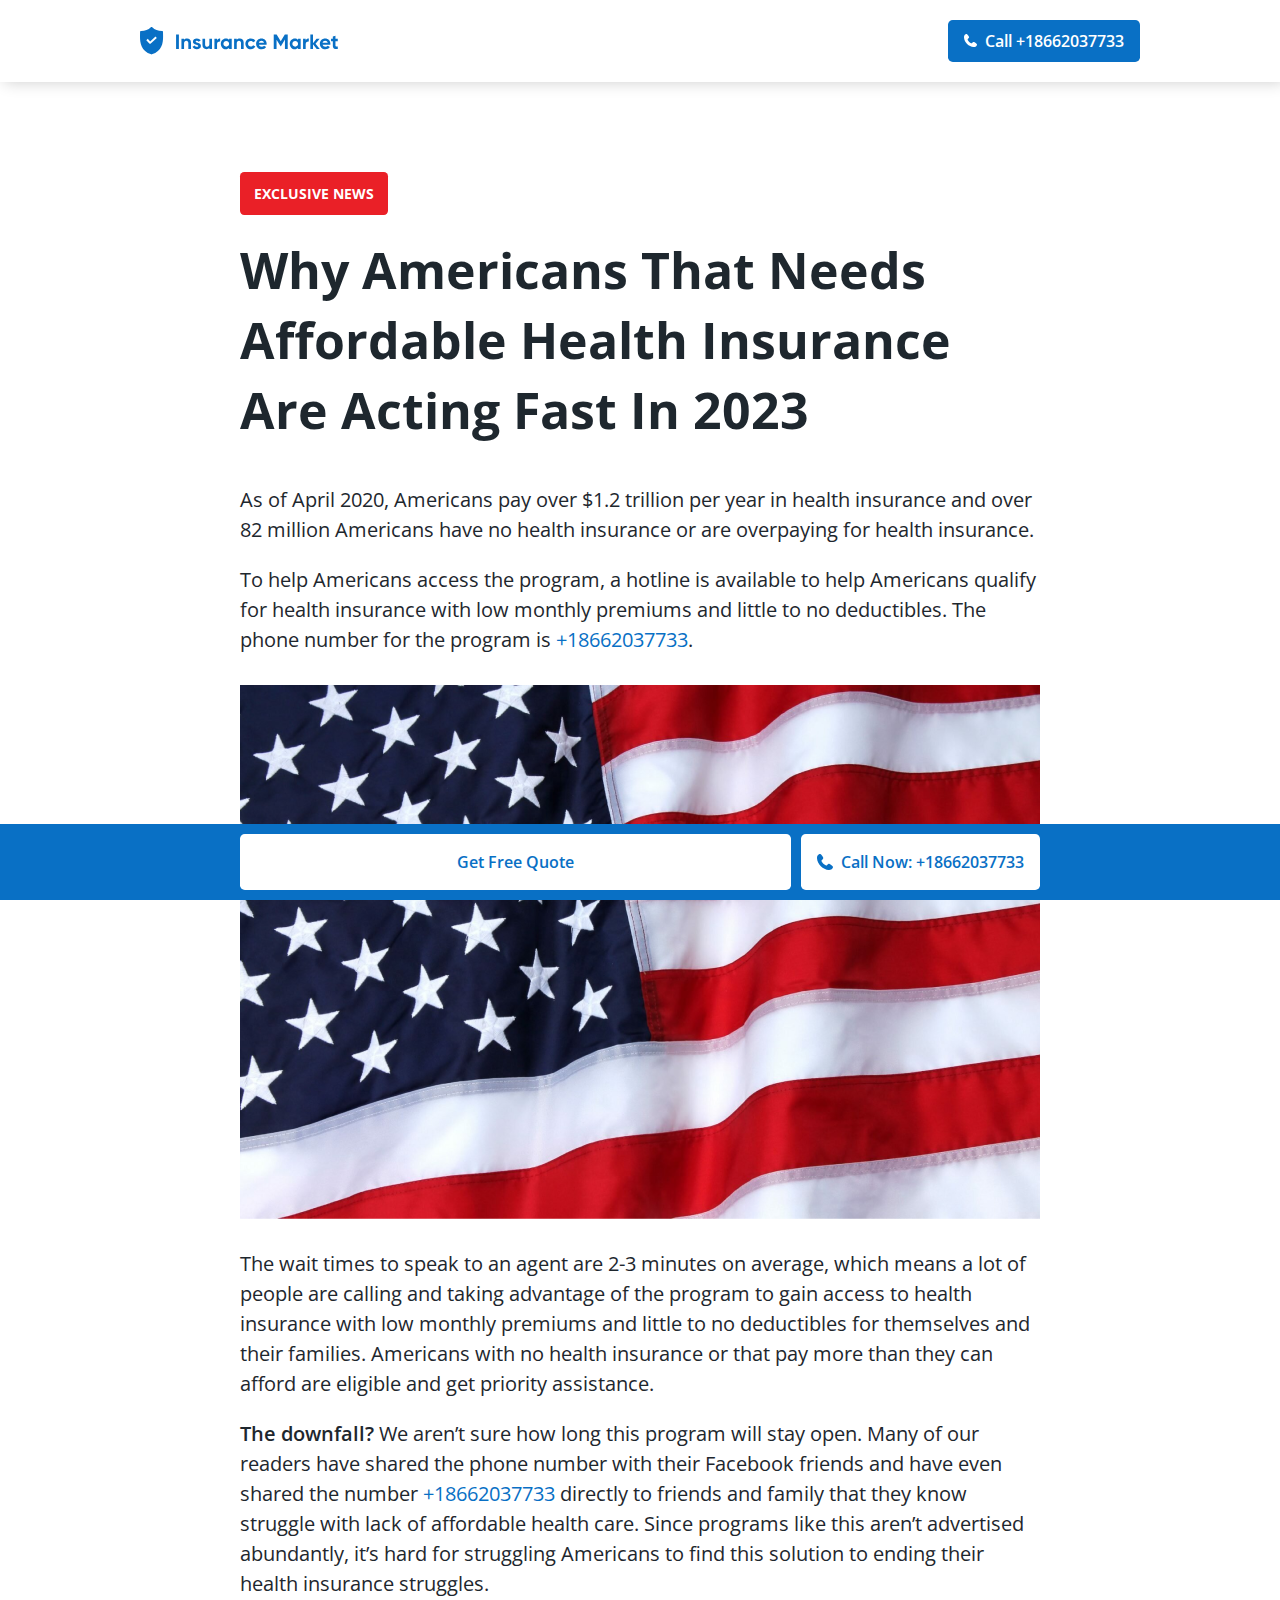
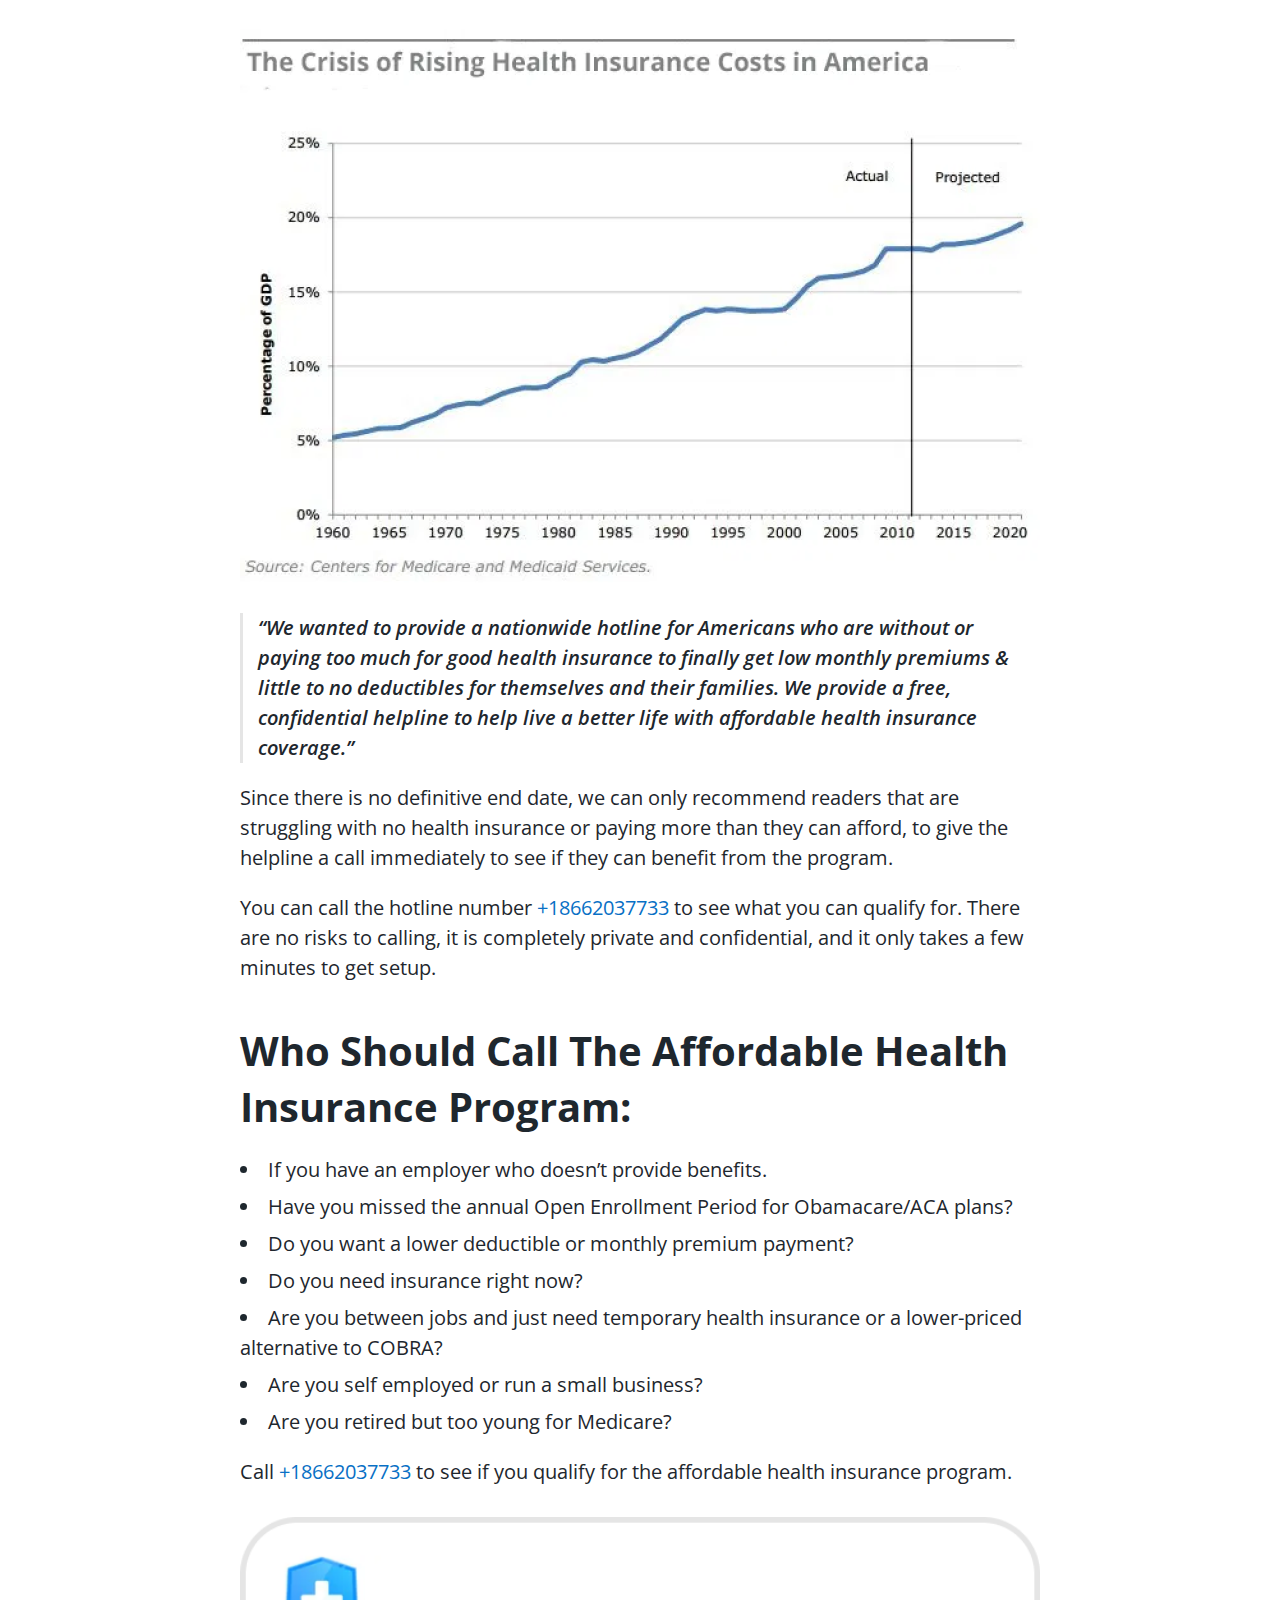
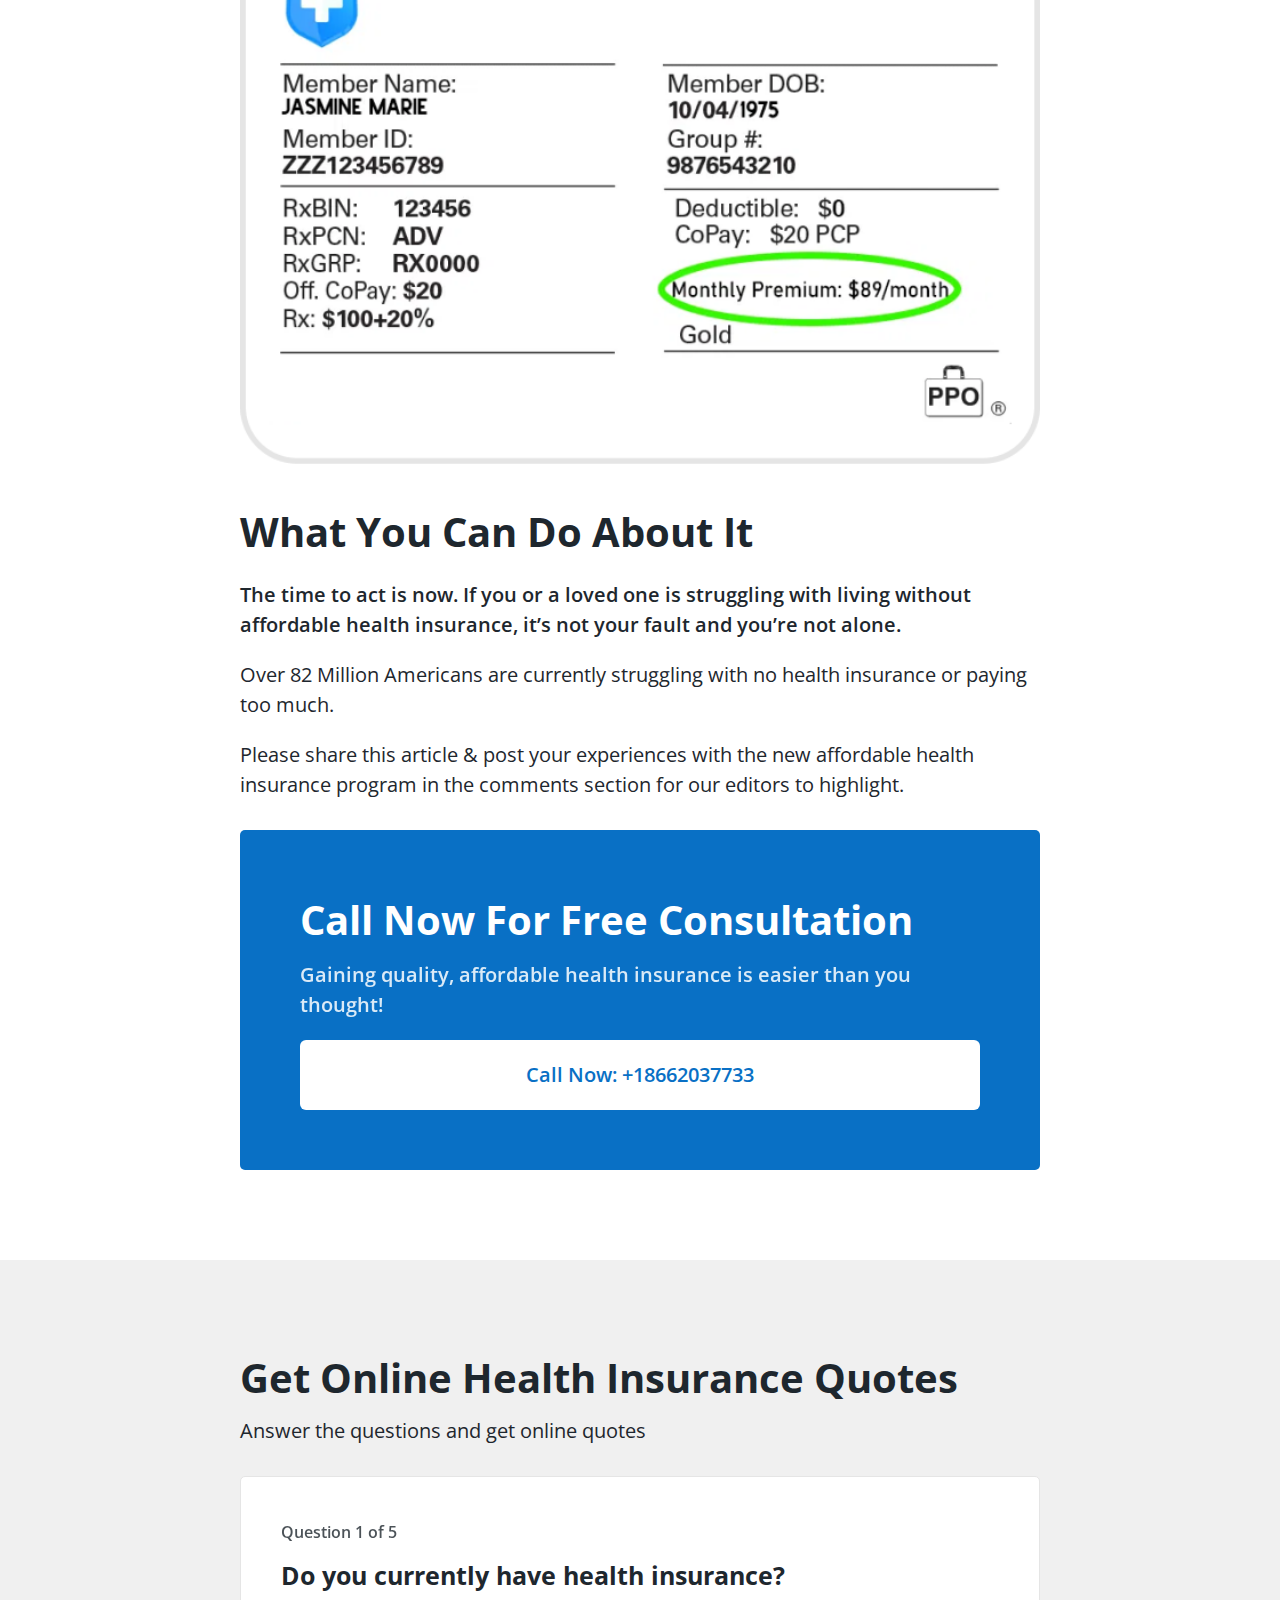
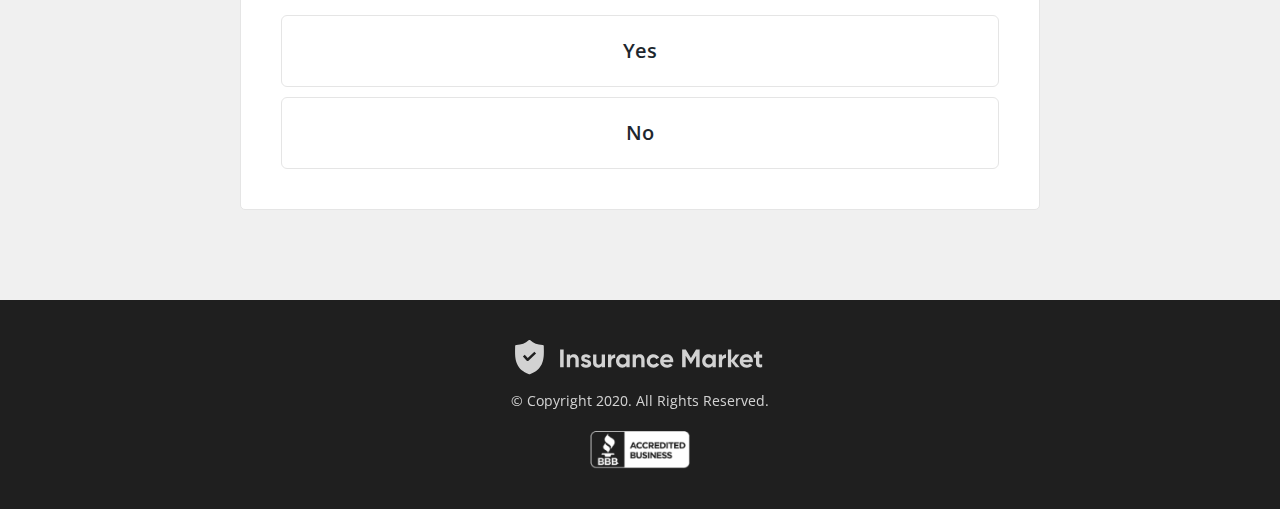
==== commit ade124af: "Add files via upload" ====
--- a/new-health-insurance-program-2020/index.html
+++ b/new-health-insurance-program-2020/index.html
@@ -27,8 +27,8 @@
     <section id="main">
         <div class="box">
             <p class="lable">Exclusive news</p>
-            <h1>Why Americans That Needs Affordable Health Insurance Are Acting Fast In 2024/2025.</h1>
-            <p>As of April 2023, Americans pay over $1.2 trillion per year in health insurance and over 82 million Americans have no health insurance or are overpaying for health insurance.</p>
+            <h1>Why Americans That Needs Affordable Health Insurance Are Acting Fast In 2023</h1>
+            <p>As of April 2020, Americans pay over $1.2 trillion per year in health insurance and over 82 million Americans have no health insurance or are overpaying for health insurance.</p>
             <p>To help Americans access the program, a hotline is available to help Americans qualify for health insurance with low monthly premiums and little to no deductibles. The phone number for the program is <a class="nowrap phone" href="tel:+18662037733">+18662037733</a>.</p>
             <img src="../assets/images/flag.png" alt="">
             <p>The wait times to speak to an agent are 2-3 minutes on average, which means a lot of people are calling and taking advantage of the program to gain access to health insurance with low monthly premiums and little to no deductibles for themselves
@@ -187,7 +187,7 @@
                 <path class="brand-name" d="M24.7113 5.2H26.6433V15H24.7113V5.2ZM32.2654 7.804C33.0307 7.804 33.6607 8.06067 34.1554 8.574C34.6594 9.08733 34.9114 9.79667 34.9114 10.702V15H33.1054V10.926C33.1054 10.4593 32.9794 10.1047 32.7274 9.862C32.4754 9.61 32.1394 9.484 31.7194 9.484C31.2527 9.484 30.8794 9.62867 30.5994 9.918C30.3194 10.2073 30.1794 10.6413 30.1794 11.22V15H28.3734V8H30.1794V8.784C30.618 8.13067 31.3134 7.804 32.2654 7.804ZM38.1194 9.988C38.1194 10.1747 38.2408 10.3287 38.4834 10.45C38.7354 10.562 39.0388 10.6647 39.3934 10.758C39.7481 10.842 40.1028 10.954 40.4574 11.094C40.8121 11.2247 41.1108 11.4487 41.3534 11.766C41.6054 12.0833 41.7314 12.48 41.7314 12.956C41.7314 13.6747 41.4608 14.23 40.9194 14.622C40.3874 15.0047 39.7201 15.196 38.9174 15.196C37.4801 15.196 36.5001 14.6407 35.9774 13.53L37.5454 12.648C37.7508 13.2547 38.2081 13.558 38.9174 13.558C39.5614 13.558 39.8834 13.3573 39.8834 12.956C39.8834 12.7693 39.7574 12.62 39.5054 12.508C39.2628 12.3867 38.9641 12.2793 38.6094 12.186C38.2548 12.0927 37.9001 11.976 37.5454 11.836C37.1908 11.696 36.8874 11.4767 36.6354 11.178C36.3928 10.87 36.2714 10.4873 36.2714 10.03C36.2714 9.33933 36.5234 8.798 37.0274 8.406C37.5408 8.00467 38.1754 7.804 38.9314 7.804C39.5008 7.804 40.0188 7.93467 40.4854 8.196C40.9521 8.448 41.3208 8.812 41.5914 9.288L40.0514 10.128C39.8274 9.652 39.4541 9.414 38.9314 9.414C38.6981 9.414 38.5021 9.46533 38.3434 9.568C38.1941 9.67067 38.1194 9.81067 38.1194 9.988ZM47.5129 8H49.3189V15H47.5129V14.216C47.0742 14.8693 46.3789 15.196 45.4269 15.196C44.6616 15.196 44.0269 14.9393 43.5229 14.426C43.0282 13.9127 42.7809 13.2033 42.7809 12.298V8H44.5869V12.074C44.5869 12.5407 44.7129 12.9 44.9649 13.152C45.2169 13.3947 45.5529 13.516 45.9729 13.516C46.4396 13.516 46.8129 13.3713 47.0929 13.082C47.3729 12.7927 47.5129 12.3587 47.5129 11.78V8ZM52.779 9.204C52.947 8.756 53.2223 8.42 53.605 8.196C53.997 7.972 54.431 7.86 54.907 7.86V9.876C54.3563 9.81067 53.8616 9.92267 53.423 10.212C52.9936 10.5013 52.779 10.982 52.779 11.654V15H50.973V8H52.779V9.204ZM61.0234 8H62.8294V15H61.0234V14.174C60.4821 14.8553 59.7214 15.196 58.7414 15.196C57.8081 15.196 57.0054 14.8413 56.3334 14.132C55.6708 13.4133 55.3394 12.536 55.3394 11.5C55.3394 10.464 55.6708 9.59133 56.3334 8.882C57.0054 8.16333 57.8081 7.804 58.7414 7.804C59.7214 7.804 60.4821 8.14467 61.0234 8.826V8ZM57.6914 12.928C58.0554 13.292 58.5174 13.474 59.0774 13.474C59.6374 13.474 60.0994 13.292 60.4634 12.928C60.8368 12.5547 61.0234 12.0787 61.0234 11.5C61.0234 10.9213 60.8368 10.45 60.4634 10.086C60.0994 9.71267 59.6374 9.526 59.0774 9.526C58.5174 9.526 58.0554 9.71267 57.6914 10.086C57.3274 10.45 57.1454 10.9213 57.1454 11.5C57.1454 12.0787 57.3274 12.5547 57.6914 12.928ZM68.3591 7.804C69.1244 7.804 69.7544 8.06067 70.2491 8.574C70.7531 9.08733 71.0051 9.79667 71.0051 10.702V15H69.1991V10.926C69.1991 10.4593 69.0731 10.1047 68.8211 9.862C68.5691 9.61 68.2331 9.484 67.8131 9.484C67.3464 9.484 66.9731 9.62867 66.6931 9.918C66.4131 10.2073 66.2731 10.6413 66.2731 11.22V15H64.4671V8H66.2731V8.784C66.7118 8.13067 67.4071 7.804 68.3591 7.804ZM75.8792 15.196C74.8245 15.196 73.9425 14.8413 73.2332 14.132C72.5332 13.4227 72.1832 12.5453 72.1832 11.5C72.1832 10.4547 72.5332 9.57733 73.2332 8.868C73.9425 8.15867 74.8245 7.804 75.8792 7.804C76.5605 7.804 77.1812 7.96733 77.7412 8.294C78.3012 8.62067 78.7259 9.05933 79.0152 9.61L77.4612 10.52C77.3212 10.2307 77.1065 10.002 76.8172 9.834C76.5372 9.666 76.2199 9.582 75.8652 9.582C75.3239 9.582 74.8759 9.764 74.5212 10.128C74.1665 10.4827 73.9892 10.94 73.9892 11.5C73.9892 12.0507 74.1665 12.508 74.5212 12.872C74.8759 13.2267 75.3239 13.404 75.8652 13.404C76.2292 13.404 76.5512 13.3247 76.8312 13.166C77.1205 12.998 77.3352 12.7693 77.4752 12.48L79.0432 13.376C78.7352 13.9267 78.3012 14.37 77.7412 14.706C77.1812 15.0327 76.5605 15.196 75.8792 15.196ZM81.415 12.242C81.6577 13.1193 82.3157 13.558 83.389 13.558C84.0797 13.558 84.6023 13.3247 84.957 12.858L86.413 13.698C85.7223 14.6967 84.705 15.196 83.361 15.196C82.2037 15.196 81.275 14.846 80.575 14.146C79.875 13.446 79.525 12.564 79.525 11.5C79.525 10.4453 79.8703 9.568 80.561 8.868C81.2517 8.15867 82.1383 7.804 83.221 7.804C84.2477 7.804 85.0923 8.15867 85.755 8.868C86.427 9.57733 86.763 10.4547 86.763 11.5C86.763 11.7333 86.7397 11.9807 86.693 12.242H81.415ZM81.387 10.842H84.957C84.8543 10.366 84.6397 10.0113 84.313 9.778C83.9957 9.54467 83.6317 9.428 83.221 9.428C82.7357 9.428 82.3343 9.554 82.017 9.806C81.6997 10.0487 81.4897 10.394 81.387 10.842ZM101.198 5.2V15H99.2798V8.644L96.5218 13.194H96.2978L93.5398 8.658V15H91.6078V5.2H93.5958L96.4098 9.834L99.2098 5.2H101.198ZM108.26 8H110.066V15H108.26V14.174C107.718 14.8553 106.958 15.196 105.978 15.196C105.044 15.196 104.242 14.8413 103.57 14.132C102.907 13.4133 102.576 12.536 102.576 11.5C102.576 10.464 102.907 9.59133 103.57 8.882C104.242 8.16333 105.044 7.804 105.978 7.804C106.958 7.804 107.718 8.14467 108.26 8.826V8ZM104.928 12.928C105.292 13.292 105.754 13.474 106.314 13.474C106.874 13.474 107.336 13.292 107.7 12.928C108.073 12.5547 108.26 12.0787 108.26 11.5C108.26 10.9213 108.073 10.45 107.7 10.086C107.336 9.71267 106.874 9.526 106.314 9.526C105.754 9.526 105.292 9.71267 104.928 10.086C104.564 10.45 104.382 10.9213 104.382 11.5C104.382 12.0787 104.564 12.5547 104.928 12.928ZM113.509 9.204C113.677 8.756 113.953 8.42 114.335 8.196C114.727 7.972 115.161 7.86 115.637 7.86V9.876C115.087 9.81067 114.592 9.92267 114.153 10.212C113.724 10.5013 113.509 10.982 113.509 11.654V15H111.703V8H113.509V9.204ZM123.148 15H121.048L118.5 11.822V15H116.694V5.2H118.5V11.08L120.908 8H123.064L120.25 11.458L123.148 15ZM125.069 12.242C125.312 13.1193 125.97 13.558 127.043 13.558C127.734 13.558 128.257 13.3247 128.611 12.858L130.067 13.698C129.377 14.6967 128.359 15.196 127.015 15.196C125.858 15.196 124.929 14.846 124.229 14.146C123.529 13.446 123.179 12.564 123.179 11.5C123.179 10.4453 123.525 9.568 124.215 8.868C124.906 8.15867 125.793 7.804 126.875 7.804C127.902 7.804 128.747 8.15867 129.409 8.868C130.081 9.57733 130.417 10.4547 130.417 11.5C130.417 11.7333 130.394 11.9807 130.347 12.242H125.069ZM125.041 10.842H128.611C128.509 10.366 128.294 10.0113 127.967 9.778C127.65 9.54467 127.286 9.428 126.875 9.428C126.39 9.428 125.989 9.554 125.671 9.806C125.354 10.0487 125.144 10.394 125.041 10.842ZM135.477 9.736H133.895V12.648C133.895 12.8907 133.956 13.068 134.077 13.18C134.198 13.292 134.376 13.3573 134.609 13.376C134.842 13.3853 135.132 13.3807 135.477 13.362V15C134.236 15.14 133.358 15.0233 132.845 14.65C132.341 14.2767 132.089 13.6093 132.089 12.648V9.736H130.871V8H132.089V6.586L133.895 6.04V8H135.477V9.736Z" fill="#ffffff" fill-opacity=".8"/>
             </svg>
             <div id="legal"></div>
-            <p>© Copyright 2024. All Rights Reserved.</p>
+            <p>© Copyright 2020. All Rights Reserved.</p>
             <img src="../assets/images/credit.png" alt="Accredited Business">
         </div>
     </footer>
